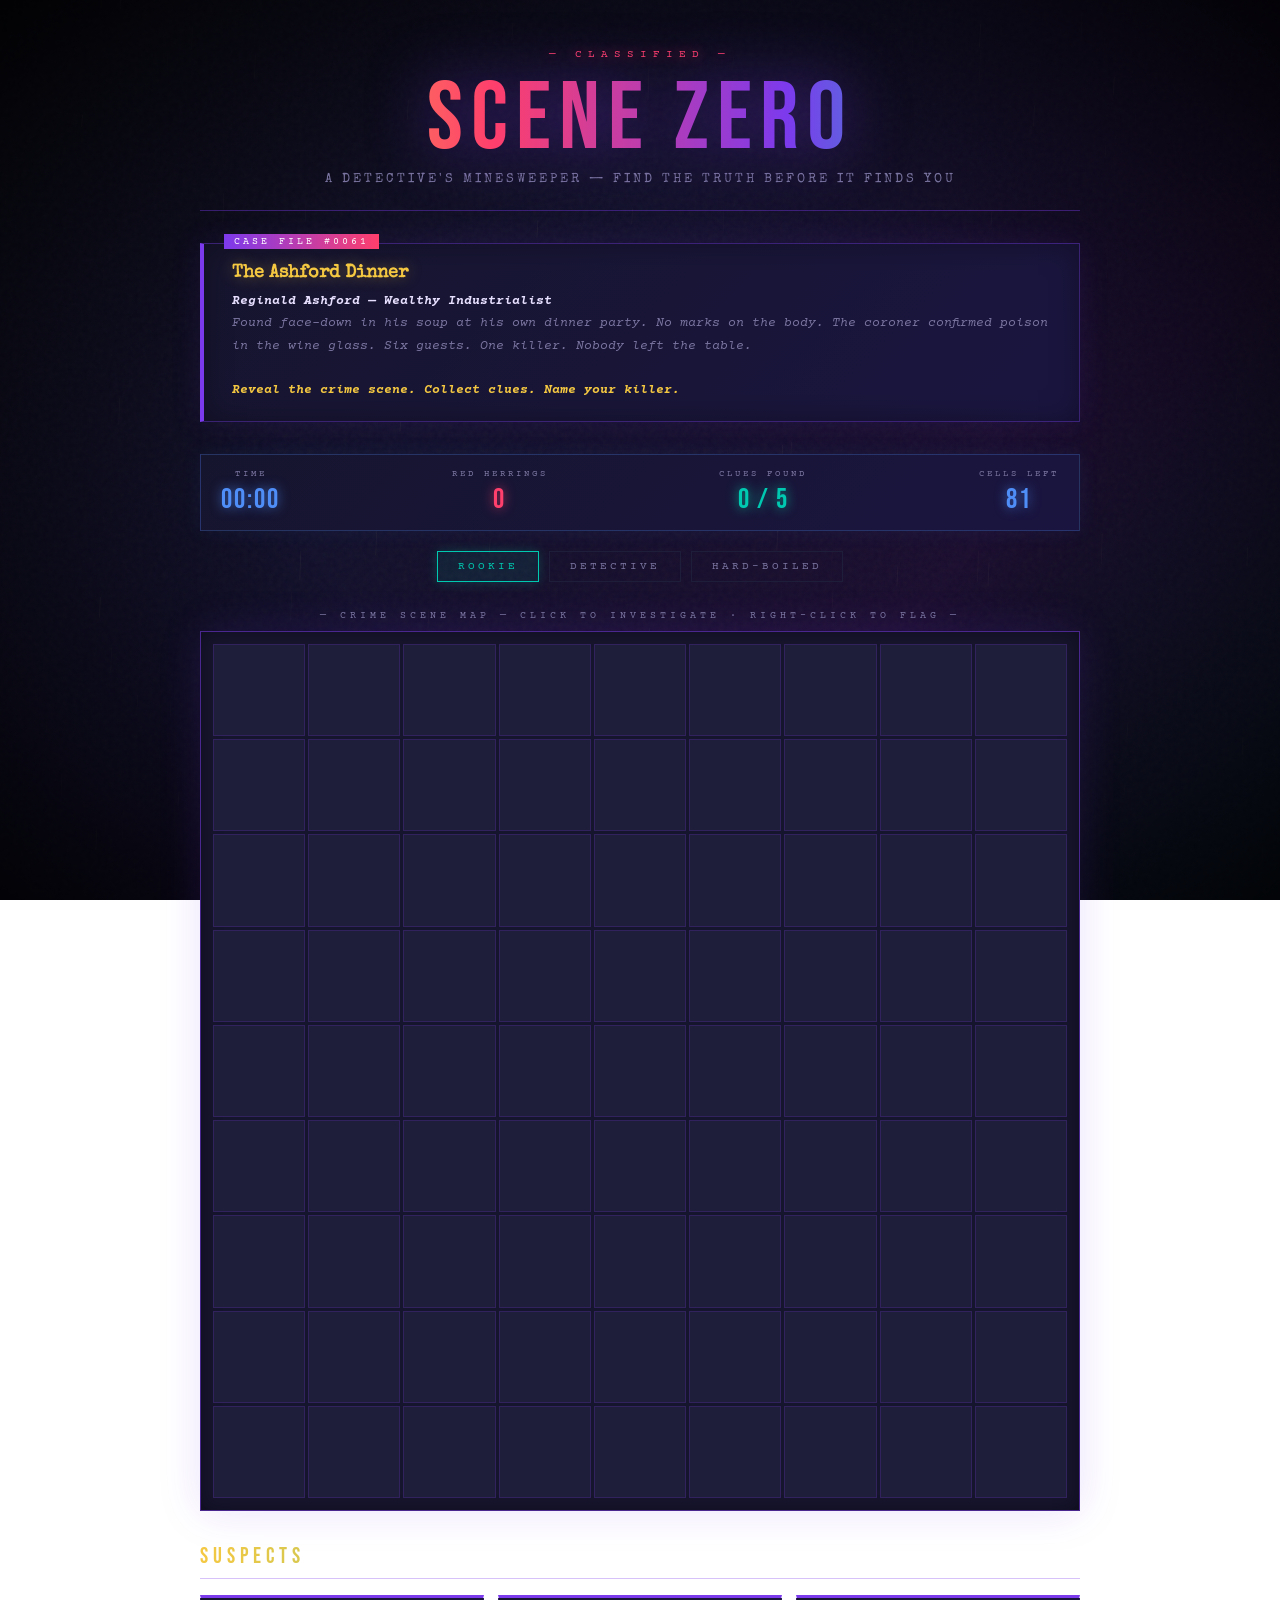
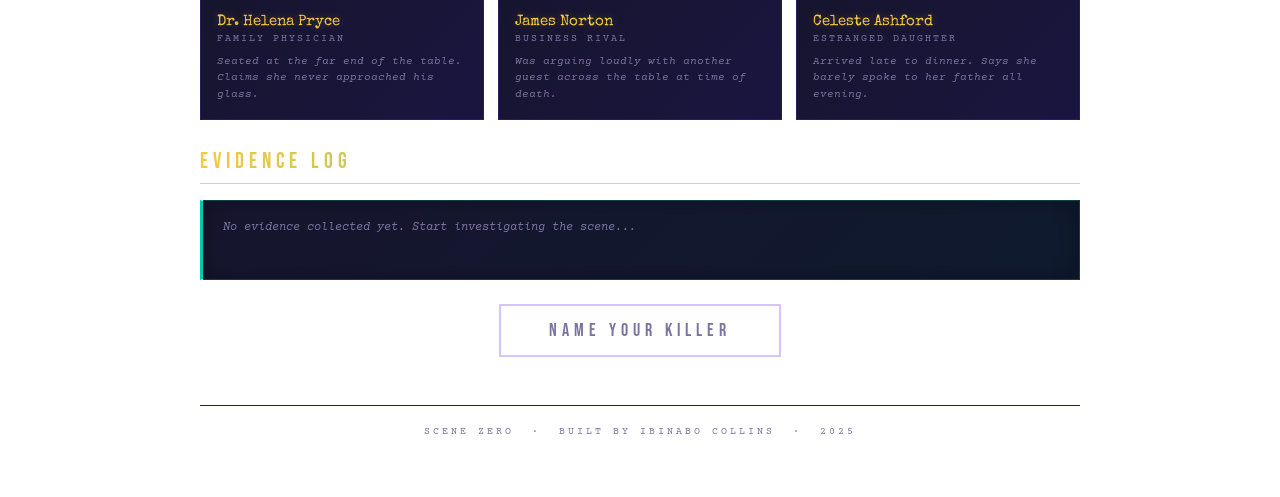
==== Scene-zero/index.html @ b1cd1fa5 "New mini game first trial" ====
<!DOCTYPE html>
<html lang="en">
<head>
  <meta charset="UTF-8" />
  <meta name="viewport" content="width=device-width, initial-scale=1.0"/>
  <title>Scene Zero — A Detective Game</title>
  <link rel="preconnect" href="https://fonts.googleapis.com"/>
  <link rel="preconnect" href="https://fonts.gstatic.com" crossorigin/>
  <link href="https://fonts.googleapis.com/css2?family=Special+Elite&family=Courier+Prime:ital,wght@0,400;0,700;1,400&family=Bebas+Neue&display=swap" rel="stylesheet"/>
  <link rel="stylesheet" href="style.css"/>
</head>
<body>

  <canvas id="rain-canvas"></canvas>

  <div class="wrapper">

    <!-- HEADER -->
    <header>
      <div class="game-title">SCENE ZERO</div>
      <div class="game-subtitle">A Detective's Minesweeper — Find the Truth Before It Finds You</div>
    </header>

    <!-- CASE FILE BANNER -->
    <div class="case-banner">
      <h2 id="case-title">Loading Case...</h2>
      <p id="case-description"></p>
    </div>

    <!-- STATS BAR -->
    <div class="stats-bar">
      <div class="stat">
        <span class="stat-label">Time</span>
        <span class="stat-value" id="timer">00:00</span>
      </div>
      <div class="stat">
        <span class="stat-label">Red Herrings</span>
        <span class="stat-value danger" id="herring-count">0</span>
      </div>
      <div class="stat">
        <span class="stat-label">Clues Found</span>
        <span class="stat-value safe" id="clue-count">0 / 5</span>
      </div>
      <div class="stat">
        <span class="stat-label">Cells Left</span>
        <span class="stat-value" id="cells-left">—</span>
      </div>
    </div>

    <!-- DIFFICULTY -->
    <div class="difficulty-row">
      <button class="diff-btn active" data-diff="rookie"     onclick="setDifficulty(this)">Rookie</button>
      <button class="diff-btn"        data-diff="detective"  onclick="setDifficulty(this)">Detective</button>
      <button class="diff-btn"        data-diff="hardboiled" onclick="setDifficulty(this)">Hard-Boiled</button>
    </div>

    <!-- GRID -->
    <div class="grid-wrapper">
      <div class="grid-label">— Crime Scene Map — Click to Investigate · Right-click to Flag —</div>
      <div id="game-grid"></div>
    </div>

    <!-- SUSPECTS -->
    <div class="suspects-panel">
      <div class="panel-title">Suspects</div>
      <div class="suspects-grid" id="suspects-grid"></div>
    </div>

    <!-- CLUE LOG -->
    <div class="clue-log">
      <div class="panel-title">Evidence Log</div>
      <div class="clue-log-inner" id="clue-log">
        <p id="clue-placeholder">No evidence collected yet. Start investigating the scene...</p>
      </div>
    </div>

    <!-- DEDUCTION -->
    <div class="deduction-row">
      <button class="deduce-btn" id="deduce-btn" disabled onclick="openDeduction()">
        Name Your Killer
      </button>
    </div>

    <footer>Scene Zero &nbsp;·&nbsp; Built by Ibinabo Collins &nbsp;·&nbsp; 2025</footer>
  </div>

  <!-- DEDUCTION MODAL -->
  <div class="modal-overlay" id="deduction-modal">
    <div class="modal">
      <h2>Make Your Case</h2>
      <p>You've walked the crime scene. The evidence is in your hands.<br/>
         One name. One chance. Who is the killer?</p>
      <div class="modal-options" id="modal-options"></div>
      <button class="modal-btn secondary" onclick="closeDeduction()">Not Yet — Back to the Scene</button>
    </div>
  </div>

  <!-- RESULT MODAL -->
  <div class="modal-overlay" id="result-modal">
    <div class="modal" id="result-content"></div>
  </div>

  <script src="game.js"></script>
</body>
</html>
---- Scene-zero/style.css ----
/* ════════════════════════════════════════════════
   SCENE ZERO — style.css
   Noir Detective Minesweeper
   Author: Ibinabo Collins
   ════════════════════════════════════════════════ */

/* ── VARIABLES ─────────────────────────────────── */
:root {
  --ink:       #0d0d1a;
  --paper:     #12112a;
  --amber:     #f5c842;
  --amber-dim: #7a5f10;
  --blood:     #ff3f6c;
  --fog:       #1e1d3a;
  --smoke:     #16152e;
  --text:      #e8e0ff;
  --text-dim:  #7a75a0;
  --clue:      #00e5b0;
  --herring:   #ff3f6c;
  --revealed:  #0f0e22;
  --purple:    #7c3aed;
  --teal:      #00c9b1;
  --pink:      #ff3f6c;
  --gold:      #f5c842;
  --blue:      #4f8ef7;
}

/* ── RESET ─────────────────────────────────────── */
*, *::before, *::after {
  box-sizing: border-box;
  margin: 0;
  padding: 0;
}

/* ── GRAIN OVERLAY ─────────────────────────────── */
body::after {
  content: '';
  position: fixed;
  inset: 0;
  background-image: url("data:image/svg+xml,%3Csvg viewBox='0 0 200 200' xmlns='http://www.w3.org/2000/svg'%3E%3Cfilter id='n'%3E%3CfeTurbulence type='fractalNoise' baseFrequency='0.9' numOctaves='4' stitchTiles='stitch'/%3E%3C/filter%3E%3Crect width='100%25' height='100%25' filter='url(%23n)' opacity='1'/%3E%3C/svg%3E");
  opacity: 0.04;
  pointer-events: none;
  z-index: 1;
}

/* ── VIGNETTE ──────────────────────────────────── */
body::before {
  content: '';
  position: fixed;
  inset: 0;
  background: radial-gradient(ellipse at center, transparent 40%, rgba(0,0,0,0.85) 100%);
  pointer-events: none;
  z-index: 2;
}

body {
  background: linear-gradient(135deg, #0d0d1a 0%, #12102b 40%, #1a0d2e 70%, #0d1a2e 100%);
  background-attachment: fixed;
  color: var(--text);
  font-family: 'Courier Prime', monospace;
  min-height: 100vh;
  display: flex;
  flex-direction: column;
  align-items: center;
  position: relative;
  overflow-x: hidden;
}

/* ── RAIN CANVAS ───────────────────────────────── */
#rain-canvas {
  position: fixed;
  top: 0; left: 0;
  width: 100%; height: 100%;
  pointer-events: none;
  z-index: 0;
  opacity: 0.18;
}

/* ── WRAPPER ───────────────────────────────────── */
.wrapper {
  position: relative;
  z-index: 3;
  width: 100%;
  max-width: 920px;
  padding: 0 20px 60px;
  display: flex;
  flex-direction: column;
  align-items: center;
}

/* ── HEADER ────────────────────────────────────── */
header {
  width: 100%;
  text-align: center;
  padding: 48px 0 24px;
  border-bottom: 1px solid rgba(124,58,237,0.4);
  margin-bottom: 32px;
}

header::before {
  content: '— CLASSIFIED —';
  display: block;
  font-family: 'Courier Prime', monospace;
  font-size: 11px;
  letter-spacing: 6px;
  color: var(--pink);
  margin-bottom: 16px;
  animation: flicker 4s infinite;
  text-shadow: 0 0 12px rgba(255,63,108,0.8);
}

.game-title {
  font-family: 'Bebas Neue', sans-serif;
  font-size: clamp(56px, 10vw, 96px);
  letter-spacing: 8px;
  background: linear-gradient(90deg, #f5c842, #ff3f6c, #7c3aed, #00e5b0);
  -webkit-background-clip: text;
  -webkit-text-fill-color: transparent;
  background-clip: text;
  line-height: 0.9;
  filter: drop-shadow(0 0 30px rgba(124,58,237,0.5));
}

.game-subtitle {
  font-family: 'Special Elite', cursive;
  font-size: 13px;
  letter-spacing: 3px;
  color: var(--text-dim);
  margin-top: 10px;
  text-transform: uppercase;
}

/* ── CASE FILE BANNER ──────────────────────────── */
.case-banner {
  width: 100%;
  background: linear-gradient(135deg, var(--smoke) 0%, #1a1540 100%);
  border: 1px solid rgba(124,58,237,0.35);
  border-left: 4px solid var(--purple);
  padding: 20px 28px;
  margin-bottom: 32px;
  position: relative;
  animation: fadeSlideIn 1s ease both;
  animation-delay: 0.3s;
  box-shadow: 0 0 30px rgba(124,58,237,0.1), inset 0 0 30px rgba(0,0,0,0.3);
}

.case-banner::before {
  content: attr(data-case-number);
  position: absolute;
  top: -10px; left: 20px;
  background: linear-gradient(90deg, var(--purple), var(--pink));
  color: #fff;
  font-size: 10px;
  letter-spacing: 3px;
  padding: 2px 10px;
  font-family: 'Courier Prime', monospace;
}

.case-banner h2 {
  font-family: 'Special Elite', cursive;
  font-size: 18px;
  color: var(--gold);
  margin-bottom: 8px;
  text-shadow: 0 0 15px rgba(245,200,66,0.4);
}

.case-banner p {
  font-size: 13px;
  color: var(--text-dim);
  line-height: 1.7;
  font-style: italic;
}

/* ── STATS BAR ─────────────────────────────────── */
.stats-bar {
  width: 100%;
  display: flex;
  justify-content: space-between;
  align-items: center;
  margin-bottom: 20px;
  padding: 14px 20px;
  background: linear-gradient(135deg, var(--smoke), #1a1540);
  border: 1px solid rgba(79,142,247,0.25);
  box-shadow: 0 0 20px rgba(79,142,247,0.08);
  animation: fadeSlideIn 1s ease both;
  animation-delay: 0.5s;
}

.stat {
  display: flex;
  flex-direction: column;
  align-items: center;
  gap: 4px;
}

.stat-label {
  font-size: 9px;
  letter-spacing: 3px;
  color: var(--text-dim);
  text-transform: uppercase;
}

.stat-value {
  font-family: 'Bebas Neue', sans-serif;
  font-size: 28px;
  color: var(--blue);
  letter-spacing: 2px;
  text-shadow: 0 0 12px rgba(79,142,247,0.7);
}

.stat-value.danger { color: var(--pink); text-shadow: 0 0 12px rgba(255,63,108,0.7); }
.stat-value.safe   { color: var(--teal); text-shadow: 0 0 12px rgba(0,229,176,0.7); }

/* ── DIFFICULTY ────────────────────────────────── */
.difficulty-row {
  display: flex;
  gap: 10px;
  margin-bottom: 28px;
  animation: fadeSlideIn 1s ease both;
  animation-delay: 0.6s;
}

.diff-btn {
  font-family: 'Courier Prime', monospace;
  font-size: 11px;
  letter-spacing: 3px;
  text-transform: uppercase;
  padding: 8px 20px;
  border: 1px solid var(--fog);
  background: transparent;
  color: var(--text-dim);
  cursor: pointer;
  transition: all 0.2s;
}

.diff-btn:hover,
.diff-btn.active {
  border-color: var(--teal);
  color: var(--teal);
  background: rgba(0,229,176,0.08);
  box-shadow: 0 0 12px rgba(0,229,176,0.2);
}

/* ── GRID ──────────────────────────────────────── */
.grid-wrapper {
  position: relative;
  width: 100%;
  animation: fadeSlideIn 1s ease both;
  animation-delay: 0.8s;
}

.grid-label {
  font-size: 10px;
  letter-spacing: 4px;
  color: var(--text-dim);
  text-transform: uppercase;
  margin-bottom: 10px;
  text-align: center;
}

#game-grid {
  display: grid;
  gap: 3px;
  width: 100%;
  background: var(--smoke);
  border: 1px solid rgba(124,58,237,0.5);
  padding: 12px;
  box-shadow: 0 0 40px rgba(124,58,237,0.15), inset 0 0 20px rgba(0,0,0,0.4);
}

.cell {
  aspect-ratio: 1;
  background: var(--fog);
  border: 1px solid rgba(124,58,237,0.2);
  cursor: pointer;
  display: flex;
  align-items: center;
  justify-content: center;
  font-family: 'Courier Prime', monospace;
  font-size: 13px;
  font-weight: 700;
  color: var(--text-dim);
  transition: background 0.15s, border-color 0.15s, transform 0.1s, box-shadow 0.15s;
  user-select: none;
}

.cell:hover {
  background: rgba(124,58,237,0.2);
  border-color: var(--purple);
  transform: scale(1.05);
  z-index: 1;
  box-shadow: 0 0 10px rgba(124,58,237,0.4);
}

.cell.revealed {
  background: var(--revealed);
  border-color: rgba(255,255,255,0.05);
  cursor: default;
  transform: none !important;
}

.cell.flagged {
  background: rgba(255,63,108,0.15);
  border-color: var(--pink);
  color: var(--pink);
  box-shadow: 0 0 8px rgba(255,63,108,0.3);
}

.cell.clue {
  background: rgba(0,229,176,0.12);
  border-color: var(--teal);
  color: var(--teal);
  box-shadow: 0 0 12px rgba(0,229,176,0.3);
}

.cell.red-herring {
  background: rgba(255,63,108,0.12);
  border-color: var(--pink);
  color: var(--pink);
  box-shadow: 0 0 12px rgba(255,63,108,0.3);
}

/* Number colours */
.n1 { color: #4f8ef7; text-shadow: 0 0 8px rgba(79,142,247,0.8); }
.n2 { color: #00e5b0; text-shadow: 0 0 8px rgba(0,229,176,0.8); }
.n3 { color: #ff3f6c; text-shadow: 0 0 8px rgba(255,63,108,0.8); }
.n4 { color: #c084fc; text-shadow: 0 0 8px rgba(192,132,252,0.8); }
.n5 { color: #f5c842; text-shadow: 0 0 8px rgba(245,200,66,0.8); }

/* Cell reveal animation */
.cell.reveal-anim {
  animation: cellReveal 0.2s ease;
}

/* ── SUSPECTS PANEL ────────────────────────────── */
.suspects-panel {
  width: 100%;
  margin-top: 32px;
  animation: fadeSlideIn 1s ease both;
  animation-delay: 1s;
}

.panel-title {
  font-family: 'Bebas Neue', sans-serif;
  font-size: 22px;
  letter-spacing: 5px;
  background: linear-gradient(90deg, var(--gold), var(--teal));
  -webkit-background-clip: text;
  -webkit-text-fill-color: transparent;
  background-clip: text;
  border-bottom: 1px solid rgba(124,58,237,0.3);
  padding-bottom: 8px;
  margin-bottom: 16px;
}

.suspects-grid {
  display: grid;
  grid-template-columns: repeat(3, 1fr);
  gap: 14px;
}

.suspect-card {
  background: linear-gradient(135deg, var(--smoke) 0%, #1a1540 100%);
  border: 1px solid rgba(124,58,237,0.2);
  border-top: 3px solid var(--purple);
  padding: 16px;
  transition: border-color 0.2s, transform 0.2s, box-shadow 0.2s;
}

.suspect-card:hover {
  border-top-color: var(--teal);
  transform: translateY(-3px);
  box-shadow: 0 8px 25px rgba(124,58,237,0.25);
}

.suspect-name {
  font-family: 'Special Elite', cursive;
  font-size: 15px;
  color: var(--gold);
  margin-bottom: 4px;
  text-shadow: 0 0 10px rgba(245,200,66,0.3);
}

.suspect-role {
  font-size: 10px;
  letter-spacing: 2px;
  color: var(--text-dim);
  text-transform: uppercase;
  margin-bottom: 10px;
}

.suspect-status {
  font-size: 11px;
  color: var(--text-dim);
  font-style: italic;
  line-height: 1.5;
}

/* ── CLUE LOG ──────────────────────────────────── */
.clue-log {
  width: 100%;
  margin-top: 28px;
  animation: fadeSlideIn 1s ease both;
  animation-delay: 1.1s;
}

.clue-log-inner {
  background: linear-gradient(135deg, var(--smoke), #0f1a2e);
  border: 1px solid rgba(0,229,176,0.2);
  border-left: 3px solid var(--teal);
  padding: 16px 20px;
  min-height: 80px;
  box-shadow: inset 0 0 20px rgba(0,0,0,0.3);
}

.clue-log-inner p {
  font-size: 12px;
  color: var(--text-dim);
  font-style: italic;
  line-height: 1.8;
}

.clue-entry {
  color: var(--text);
  margin-bottom: 6px;
  animation: typeIn 0.4s ease;
}

.clue-entry::before { content: '▸ '; color: var(--teal); }

.clue-entry.herring { color: var(--pink); }
.clue-entry.herring::before { color: var(--pink); }

/* ── DEDUCTION BUTTON ──────────────────────────── */
.deduction-row {
  width: 100%;
  margin-top: 24px;
  display: flex;
  justify-content: center;
  animation: fadeSlideIn 1s ease both;
  animation-delay: 1.2s;
}

.deduce-btn {
  font-family: 'Bebas Neue', sans-serif;
  font-size: 18px;
  letter-spacing: 5px;
  padding: 14px 48px;
  background: transparent;
  border: 2px solid rgba(124,58,237,0.3);
  color: var(--text-dim);
  cursor: not-allowed;
  transition: all 0.3s;
}

.deduce-btn.ready {
  border-color: var(--pink);
  color: var(--pink);
  cursor: pointer;
  box-shadow: 0 0 25px rgba(255,63,108,0.25), inset 0 0 15px rgba(255,63,108,0.05);
  text-shadow: 0 0 15px rgba(255,63,108,0.6);
}

.deduce-btn.ready:hover {
  background: rgba(255,63,108,0.12);
  box-shadow: 0 0 40px rgba(255,63,108,0.4);
}

/* ── MODAL ─────────────────────────────────────── */
.modal-overlay {
  display: none;
  position: fixed;
  inset: 0;
  background: rgba(0,0,0,0.88);
  z-index: 100;
  align-items: center;
  justify-content: center;
}

.modal-overlay.open { display: flex; }

.modal {
  background: linear-gradient(135deg, var(--smoke) 0%, #1a1040 100%);
  border: 1px solid rgba(124,58,237,0.4);
  border-top: 4px solid var(--purple);
  padding: 40px;
  max-width: 500px;
  width: 90%;
  text-align: center;
  animation: fadeSlideIn 0.4s ease;
  box-shadow: 0 0 60px rgba(124,58,237,0.3);
}

.modal h2 {
  font-family: 'Bebas Neue', sans-serif;
  font-size: 36px;
  letter-spacing: 6px;
  background: linear-gradient(90deg, var(--gold), var(--pink));
  -webkit-background-clip: text;
  -webkit-text-fill-color: transparent;
  background-clip: text;
  margin-bottom: 16px;
}

.modal p {
  font-size: 13px;
  color: var(--text-dim);
  line-height: 1.8;
  font-style: italic;
  margin-bottom: 24px;
}

.modal-options {
  display: flex;
  flex-direction: column;
  gap: 10px;
  margin-bottom: 16px;
}

.modal-option {
  background: var(--fog);
  border: 1px solid rgba(124,58,237,0.2);
  padding: 12px 16px;
  font-family: 'Special Elite', cursive;
  font-size: 14px;
  color: var(--text);
  cursor: pointer;
  text-align: left;
  transition: all 0.2s;
}

.modal-option:hover {
  border-color: var(--teal);
  background: rgba(0,229,176,0.08);
  color: var(--teal);
}

.modal-btn {
  font-family: 'Bebas Neue', sans-serif;
  font-size: 16px;
  letter-spacing: 4px;
  padding: 12px 36px;
  background: linear-gradient(90deg, var(--purple), var(--pink));
  border: none;
  color: #fff;
  cursor: pointer;
  transition: opacity 0.2s;
  margin-top: 8px;
}

.modal-btn:hover { opacity: 0.85; }

.modal-btn.secondary {
  background: transparent;
  border: 1px solid rgba(124,58,237,0.3);
  color: var(--text-dim);
}

.modal-btn.secondary:hover {
  border-color: var(--text-dim);
  background: transparent;
  opacity: 1;
}

.modal-btn.success {
  background: linear-gradient(90deg, var(--teal), var(--blue));
}

.modal-btn.success:hover { background: #3a6647; }

/* ── FOOTER ────────────────────────────────────── */
footer {
  width: 100%;
  text-align: center;
  margin-top: 48px;
  padding-top: 20px;
  border-top: 1px solid var(--fog);
  font-size: 10px;
  letter-spacing: 3px;
  color: var(--text-dim);
  text-transform: uppercase;
}

/* ── ANIMATIONS ────────────────────────────────── */
@keyframes fadeSlideIn {
  from { opacity: 0; transform: translateY(16px); }
  to   { opacity: 1; transform: translateY(0); }
}

@keyframes flicker {
  0%, 95%, 100% { opacity: 1; }
  96%            { opacity: 0.3; }
  97%            { opacity: 1; }
  98%            { opacity: 0.2; }
}

@keyframes typeIn {
  from { opacity: 0; transform: translateX(-8px); }
  to   { opacity: 1; transform: translateX(0); }
}

@keyframes cellReveal {
  0%   { transform: scale(0.85); opacity: 0; }
  100% { transform: scale(1);    opacity: 1; }
}

/* ── RESPONSIVE ────────────────────────────────── */
@media (max-width: 600px) {
  .suspects-grid { grid-template-columns: 1fr; }
  .stats-bar { flex-wrap: wrap; gap: 12px; justify-content: center; }
  .difficulty-row { flex-wrap: wrap; }
}
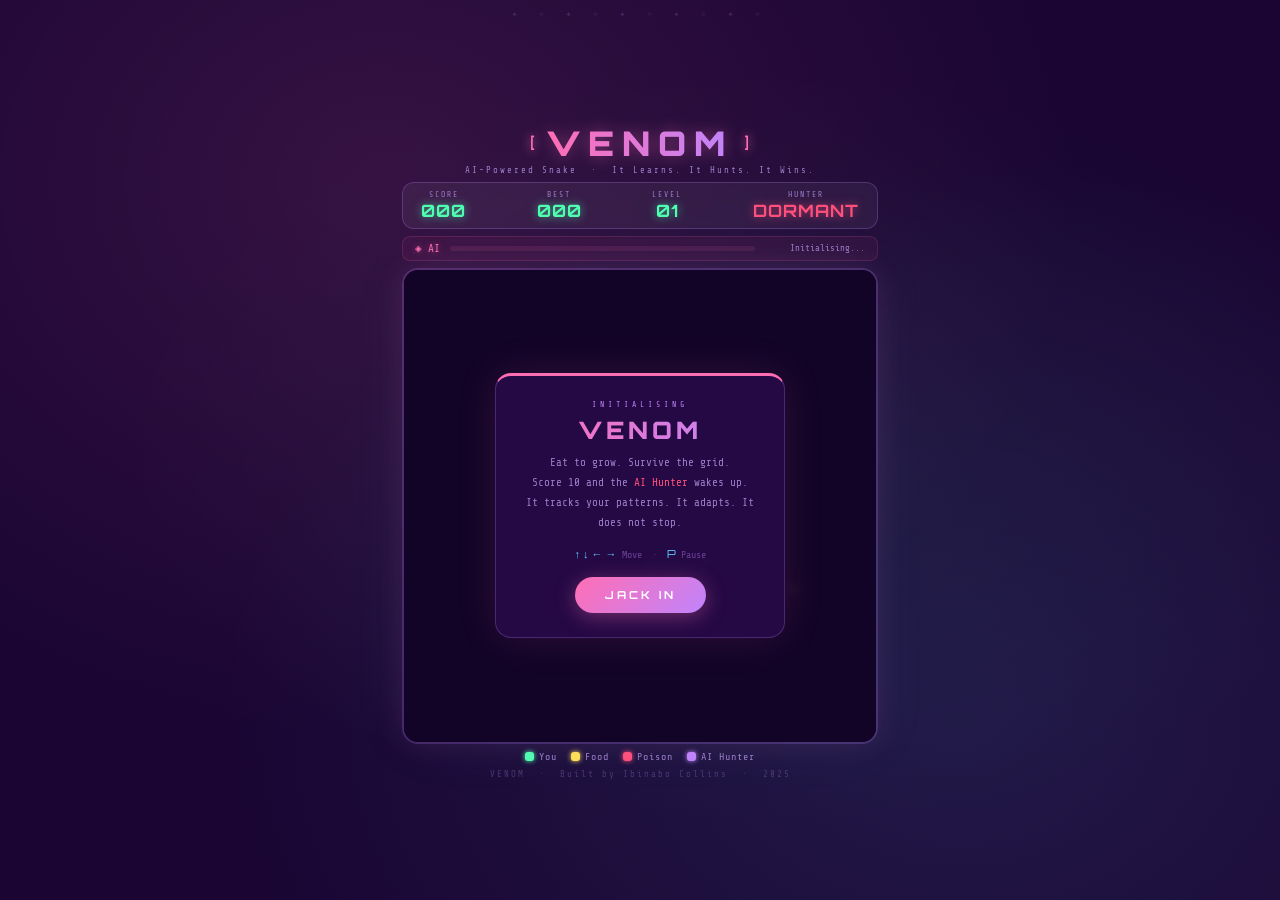
==== commit 3440b5e9: "new commit" ====
--- a/Scene-zero/index.html
+++ b/Scene-zero/index.html
@@ -1,103 +1,125 @@
 <!DOCTYPE html>
 <html lang="en">
 <head>
-  <meta charset="UTF-8" />
+  <meta charset="UTF-8"/>
   <meta name="viewport" content="width=device-width, initial-scale=1.0"/>
-  <title>Scene Zero — A Detective Game</title>
+  <title>VENOM — AI Snake</title>
   <link rel="preconnect" href="https://fonts.googleapis.com"/>
   <link rel="preconnect" href="https://fonts.gstatic.com" crossorigin/>
-  <link href="https://fonts.googleapis.com/css2?family=Special+Elite&family=Courier+Prime:ital,wght@0,400;0,700;1,400&family=Bebas+Neue&display=swap" rel="stylesheet"/>
+  <link href="https://fonts.googleapis.com/css2?family=Orbitron:wght@400;700;900&family=Share+Tech+Mono&display=swap" rel="stylesheet"/>
   <link rel="stylesheet" href="style.css"/>
 </head>
 <body>
 
-  <canvas id="rain-canvas"></canvas>
+  <!-- Scanline overlay -->
+  <div class="scanlines"></div>
 
   <div class="wrapper">
 
     <!-- HEADER -->
     <header>
-      <div class="game-title">SCENE ZERO</div>
-      <div class="game-subtitle">A Detective's Minesweeper — Find the Truth Before It Finds You</div>
+      <div class="title-row">
+        <span class="title-bracket">[</span>
+        <h1 class="game-title">VENOM</h1>
+        <span class="title-bracket">]</span>
+      </div>
+      <p class="game-subtitle">AI-Powered Snake &nbsp;·&nbsp; It Learns. It Hunts. It Wins.</p>
     </header>
 
-    <!-- CASE FILE BANNER -->
-    <div class="case-banner">
-      <h2 id="case-title">Loading Case...</h2>
-      <p id="case-description"></p>
-    </div>
-
-    <!-- STATS BAR -->
+    <!-- STATS -->
     <div class="stats-bar">
       <div class="stat">
-        <span class="stat-label">Time</span>
-        <span class="stat-value" id="timer">00:00</span>
+        <div class="stat-label">SCORE</div>
+        <div class="stat-value" id="score">000</div>
       </div>
       <div class="stat">
-        <span class="stat-label">Red Herrings</span>
-        <span class="stat-value danger" id="herring-count">0</span>
+        <div class="stat-label">BEST</div>
+        <div class="stat-value" id="best">000</div>
       </div>
       <div class="stat">
-        <span class="stat-label">Clues Found</span>
-        <span class="stat-value safe" id="clue-count">0 / 5</span>
+        <div class="stat-label">LEVEL</div>
+        <div class="stat-value" id="level">01</div>
       </div>
       <div class="stat">
-        <span class="stat-label">Cells Left</span>
-        <span class="stat-value" id="cells-left">—</span>
+        <div class="stat-label">HUNTER</div>
+        <div class="stat-value danger" id="hunter-status">DORMANT</div>
       </div>
     </div>
 
-    <!-- DIFFICULTY -->
-    <div class="difficulty-row">
-      <button class="diff-btn active" data-diff="rookie"     onclick="setDifficulty(this)">Rookie</button>
-      <button class="diff-btn"        data-diff="detective"  onclick="setDifficulty(this)">Detective</button>
-      <button class="diff-btn"        data-diff="hardboiled" onclick="setDifficulty(this)">Hard-Boiled</button>
+    <!-- AI STATUS BAR -->
+    <div class="ai-bar" id="ai-bar">
+      <span class="ai-label">◈ AI</span>
+      <div class="ai-threat-track">
+        <div class="ai-threat-fill" id="ai-threat-fill"></div>
+      </div>
+      <span class="ai-threat-text" id="ai-threat-text">Scanning...</span>
     </div>
 
-    <!-- GRID -->
-    <div class="grid-wrapper">
-      <div class="grid-label">— Crime Scene Map — Click to Investigate · Right-click to Flag —</div>
-      <div id="game-grid"></div>
-    </div>
+    <!-- CANVAS -->
+    <div class="canvas-wrapper">
+      <canvas id="game-canvas"></canvas>
 
-    <!-- SUSPECTS -->
-    <div class="suspects-panel">
-      <div class="panel-title">Suspects</div>
-      <div class="suspects-grid" id="suspects-grid"></div>
-    </div>
+      <!-- OVERLAY SCREENS -->
+      <div class="overlay" id="start-screen">
+        <div class="overlay-box">
+          <div class="overlay-tag">INITIALISING</div>
+          <h2>VENOM</h2>
+          <p>Eat to grow. Survive the grid.<br/>
+          Score 10 and the <span class="highlight-red">AI Hunter</span> wakes up.<br/>
+          It tracks your patterns. It adapts. It does not stop.</p>
+          <div class="controls-hint">
+            <span>↑ ↓ ← →</span> Move &nbsp;·&nbsp; <span>P</span> Pause
+          </div>
+          <button class="btn-primary" id="start-btn">JACK IN</button>
+        </div>
+      </div>
 
-    <!-- CLUE LOG -->
-    <div class="clue-log">
-      <div class="panel-title">Evidence Log</div>
-      <div class="clue-log-inner" id="clue-log">
-        <p id="clue-placeholder">No evidence collected yet. Start investigating the scene...</p>
+      <div class="overlay" id="pause-screen" style="display:none">
+        <div class="overlay-box">
+          <div class="overlay-tag">PAUSED</div>
+          <h2>SYSTEM HALT</h2>
+          <p>The grid is frozen.<br/>The hunter is waiting.</p>
+          <button class="btn-primary" id="resume-btn">RESUME</button>
+        </div>
+      </div>
+
+      <div class="overlay" id="gameover-screen" style="display:none">
+        <div class="overlay-box">
+          <div class="overlay-tag" id="gameover-tag">TERMINATED</div>
+          <h2 id="gameover-title">FLATLINED</h2>
+          <p id="gameover-msg"></p>
+          <div class="final-score-row">
+            <div class="final-stat">
+              <div class="stat-label">FINAL SCORE</div>
+              <div class="stat-value" id="final-score">000</div>
+            </div>
+            <div class="final-stat">
+              <div class="stat-label">BEST</div>
+              <div class="stat-value" id="final-best">000</div>
+            </div>
+          </div>
+          <button class="btn-primary" id="restart-btn">REBOOT</button>
+        </div>
       </div>
     </div>
 
-    <!-- DEDUCTION -->
-    <div class="deduction-row">
-      <button class="deduce-btn" id="deduce-btn" disabled onclick="openDeduction()">
-        Name Your Killer
-      </button>
+    <!-- LEGEND -->
+    <div class="legend">
+      <div class="legend-item">
+        <span class="legend-dot player"></span> You
+      </div>
+      <div class="legend-item">
+        <span class="legend-dot food"></span> Food
+      </div>
+      <div class="legend-item">
+        <span class="legend-dot poison"></span> Poison
+      </div>
+      <div class="legend-item">
+        <span class="legend-dot hunter"></span> AI Hunter
+      </div>
     </div>
 
-    <footer>Scene Zero &nbsp;·&nbsp; Built by Ibinabo Collins &nbsp;·&nbsp; 2025</footer>
-  </div>
-
-  <!-- DEDUCTION MODAL -->
-  <div class="modal-overlay" id="deduction-modal">
-    <div class="modal">
-      <h2>Make Your Case</h2>
-      <p>You've walked the crime scene. The evidence is in your hands.<br/>
-         One name. One chance. Who is the killer?</p>
-      <div class="modal-options" id="modal-options"></div>
-      <button class="modal-btn secondary" onclick="closeDeduction()">Not Yet — Back to the Scene</button>
-    </div>
-  </div>
-
-  <!-- RESULT MODAL -->
-  <div class="modal-overlay" id="result-modal">
-    <div class="modal" id="result-content"></div>
+    <footer>VENOM &nbsp;·&nbsp; Built by Ibinabo Collins &nbsp;·&nbsp; 2025</footer>
   </div>
 
   <script src="game.js"></script>
--- a/Scene-zero/style.css
+++ b/Scene-zero/style.css
@@ -1,612 +1,243 @@
 /* ════════════════════════════════════════════════
-   SCENE ZERO — style.css
-   Noir Detective Minesweeper
+   VENOM — style.css
+   Playful AI Snake · One Screen Layout
    Author: Ibinabo Collins
    ════════════════════════════════════════════════ */
 
-/* ── VARIABLES ─────────────────────────────────── */
 :root {
-  --ink:       #0d0d1a;
-  --paper:     #12112a;
-  --amber:     #f5c842;
-  --amber-dim: #7a5f10;
-  --blood:     #ff3f6c;
-  --fog:       #1e1d3a;
-  --smoke:     #16152e;
-  --text:      #e8e0ff;
-  --text-dim:  #7a75a0;
-  --clue:      #00e5b0;
-  --herring:   #ff3f6c;
-  --revealed:  #0f0e22;
-  --purple:    #7c3aed;
-  --teal:      #00c9b1;
-  --pink:      #ff3f6c;
-  --gold:      #f5c842;
-  --blue:      #4f8ef7;
-}
-
-/* ── RESET ─────────────────────────────────────── */
-*, *::before, *::after {
-  box-sizing: border-box;
-  margin: 0;
-  padding: 0;
-}
-
-/* ── GRAIN OVERLAY ─────────────────────────────── */
-body::after {
-  content: '';
+  --bg:       #1a0533;
+  --panel:    rgba(255,255,255,0.05);
+  --pink:     #ff6eb4;
+  --purple:   #c084fc;
+  --mint:     #4fffb0;
+  --yellow:   #ffe156;
+  --red:      #ff4f7b;
+  --blue:     #60c8ff;
+  --text:     #f0e6ff;
+  --text-dim: #9b7ec8;
+  --border:   rgba(192,132,252,0.25);
+}
+
+*, *::before, *::after { box-sizing: border-box; margin: 0; padding: 0; }
+
+body {
+  background: var(--bg);
+  background-image:
+    radial-gradient(ellipse at 30% 20%, rgba(255,110,180,0.12) 0%, transparent 55%),
+    radial-gradient(ellipse at 75% 80%, rgba(96,200,255,0.10) 0%, transparent 55%),
+    radial-gradient(ellipse at 60% 50%, rgba(79,255,176,0.05) 0%, transparent 60%);
+  color: var(--text);
+  font-family: 'Share Tech Mono', monospace;
+  height: 100vh;
+  display: flex;
+  flex-direction: column;
+  align-items: center;
+  justify-content: center;
+  overflow: hidden;
+}
+
+body::before {
+  content: '✦ ✧ ✦ ✧ ✦ ✧ ✦ ✧ ✦ ✧';
   position: fixed;
-  inset: 0;
-  background-image: url("data:image/svg+xml,%3Csvg viewBox='0 0 200 200' xmlns='http://www.w3.org/2000/svg'%3E%3Cfilter id='n'%3E%3CfeTurbulence type='fractalNoise' baseFrequency='0.9' numOctaves='4' stitchTiles='stitch'/%3E%3C/filter%3E%3Crect width='100%25' height='100%25' filter='url(%23n)' opacity='1'/%3E%3C/svg%3E");
-  opacity: 0.04;
+  top: 8px;
+  width: 100%;
+  text-align: center;
+  font-size: 10px;
+  letter-spacing: 8px;
+  color: rgba(192,132,252,0.2);
   pointer-events: none;
-  z-index: 1;
-}
-
-/* ── VIGNETTE ──────────────────────────────────── */
-body::before {
-  content: '';
-  position: fixed;
-  inset: 0;
-  background: radial-gradient(ellipse at center, transparent 40%, rgba(0,0,0,0.85) 100%);
-  pointer-events: none;
-  z-index: 2;
-}
-
-body {
-  background: linear-gradient(135deg, #0d0d1a 0%, #12102b 40%, #1a0d2e 70%, #0d1a2e 100%);
-  background-attachment: fixed;
-  color: var(--text);
-  font-family: 'Courier Prime', monospace;
-  min-height: 100vh;
+}
+
+.wrapper {
+  width: 100%;
+  max-width: 500px;
+  padding: 0 12px;
   display: flex;
   flex-direction: column;
   align-items: center;
-  position: relative;
-  overflow-x: hidden;
-}
-
-/* ── RAIN CANVAS ───────────────────────────────── */
-#rain-canvas {
-  position: fixed;
-  top: 0; left: 0;
-  width: 100%; height: 100%;
-  pointer-events: none;
-  z-index: 0;
-  opacity: 0.18;
-}
-
-/* ── WRAPPER ───────────────────────────────────── */
-.wrapper {
-  position: relative;
-  z-index: 3;
-  width: 100%;
-  max-width: 920px;
-  padding: 0 20px 60px;
-  display: flex;
-  flex-direction: column;
-  align-items: center;
-}
-
-/* ── HEADER ────────────────────────────────────── */
+  gap: 7px;
+}
+
 header {
   width: 100%;
   text-align: center;
-  padding: 48px 0 24px;
-  border-bottom: 1px solid rgba(124,58,237,0.4);
-  margin-bottom: 32px;
-}
-
-header::before {
-  content: '— CLASSIFIED —';
-  display: block;
-  font-family: 'Courier Prime', monospace;
-  font-size: 11px;
-  letter-spacing: 6px;
+}
+
+.title-row {
+  display: flex;
+  align-items: center;
+  justify-content: center;
+  gap: 10px;
+}
+
+.title-bracket {
+  font-family: 'Orbitron', sans-serif;
+  font-size: 20px;
   color: var(--pink);
-  margin-bottom: 16px;
-  animation: flicker 4s infinite;
-  text-shadow: 0 0 12px rgba(255,63,108,0.8);
-}
+  text-shadow: 0 0 10px var(--pink);
+  animation: blink 2s ease-in-out infinite alternate;
+}
+
+@keyframes blink { from { opacity: 0.3; } to { opacity: 1; } }
 
 .game-title {
-  font-family: 'Bebas Neue', sans-serif;
-  font-size: clamp(56px, 10vw, 96px);
+  font-family: 'Orbitron', sans-serif;
+  font-size: clamp(24px, 6vw, 34px);
+  font-weight: 900;
   letter-spacing: 8px;
-  background: linear-gradient(90deg, #f5c842, #ff3f6c, #7c3aed, #00e5b0);
+  background: linear-gradient(90deg, var(--pink), var(--purple), var(--mint), var(--pink));
+  background-size: 300%;
   -webkit-background-clip: text;
   -webkit-text-fill-color: transparent;
   background-clip: text;
-  line-height: 0.9;
-  filter: drop-shadow(0 0 30px rgba(124,58,237,0.5));
-}
+  animation: shimmer 4s linear infinite;
+  filter: drop-shadow(0 0 8px rgba(255,110,180,0.4));
+}
+
+@keyframes shimmer { from { background-position: 0%; } to { background-position: 300%; } }
 
 .game-subtitle {
-  font-family: 'Special Elite', cursive;
-  font-size: 13px;
-  letter-spacing: 3px;
-  color: var(--text-dim);
-  margin-top: 10px;
-  text-transform: uppercase;
-}
-
-/* ── CASE FILE BANNER ──────────────────────────── */
-.case-banner {
-  width: 100%;
-  background: linear-gradient(135deg, var(--smoke) 0%, #1a1540 100%);
-  border: 1px solid rgba(124,58,237,0.35);
-  border-left: 4px solid var(--purple);
-  padding: 20px 28px;
-  margin-bottom: 32px;
-  position: relative;
-  animation: fadeSlideIn 1s ease both;
-  animation-delay: 0.3s;
-  box-shadow: 0 0 30px rgba(124,58,237,0.1), inset 0 0 30px rgba(0,0,0,0.3);
-}
-
-.case-banner::before {
-  content: attr(data-case-number);
-  position: absolute;
-  top: -10px; left: 20px;
-  background: linear-gradient(90deg, var(--purple), var(--pink));
-  color: #fff;
-  font-size: 10px;
-  letter-spacing: 3px;
-  padding: 2px 10px;
-  font-family: 'Courier Prime', monospace;
-}
-
-.case-banner h2 {
-  font-family: 'Special Elite', cursive;
-  font-size: 18px;
-  color: var(--gold);
-  margin-bottom: 8px;
-  text-shadow: 0 0 15px rgba(245,200,66,0.4);
-}
-
-.case-banner p {
-  font-size: 13px;
-  color: var(--text-dim);
-  line-height: 1.7;
-  font-style: italic;
-}
-
-/* ── STATS BAR ─────────────────────────────────── */
-.stats-bar {
-  width: 100%;
-  display: flex;
-  justify-content: space-between;
-  align-items: center;
-  margin-bottom: 20px;
-  padding: 14px 20px;
-  background: linear-gradient(135deg, var(--smoke), #1a1540);
-  border: 1px solid rgba(79,142,247,0.25);
-  box-shadow: 0 0 20px rgba(79,142,247,0.08);
-  animation: fadeSlideIn 1s ease both;
-  animation-delay: 0.5s;
-}
-
-.stat {
-  display: flex;
-  flex-direction: column;
-  align-items: center;
-  gap: 4px;
-}
-
-.stat-label {
   font-size: 9px;
-  letter-spacing: 3px;
-  color: var(--text-dim);
-  text-transform: uppercase;
-}
-
-.stat-value {
-  font-family: 'Bebas Neue', sans-serif;
-  font-size: 28px;
-  color: var(--blue);
-  letter-spacing: 2px;
-  text-shadow: 0 0 12px rgba(79,142,247,0.7);
-}
-
-.stat-value.danger { color: var(--pink); text-shadow: 0 0 12px rgba(255,63,108,0.7); }
-.stat-value.safe   { color: var(--teal); text-shadow: 0 0 12px rgba(0,229,176,0.7); }
-
-/* ── DIFFICULTY ────────────────────────────────── */
-.difficulty-row {
-  display: flex;
-  gap: 10px;
-  margin-bottom: 28px;
-  animation: fadeSlideIn 1s ease both;
-  animation-delay: 0.6s;
-}
-
-.diff-btn {
-  font-family: 'Courier Prime', monospace;
-  font-size: 11px;
-  letter-spacing: 3px;
-  text-transform: uppercase;
-  padding: 8px 20px;
-  border: 1px solid var(--fog);
-  background: transparent;
-  color: var(--text-dim);
-  cursor: pointer;
-  transition: all 0.2s;
-}
-
-.diff-btn:hover,
-.diff-btn.active {
-  border-color: var(--teal);
-  color: var(--teal);
-  background: rgba(0,229,176,0.08);
-  box-shadow: 0 0 12px rgba(0,229,176,0.2);
-}
-
-/* ── GRID ──────────────────────────────────────── */
-.grid-wrapper {
-  position: relative;
-  width: 100%;
-  animation: fadeSlideIn 1s ease both;
-  animation-delay: 0.8s;
-}
-
-.grid-label {
-  font-size: 10px;
-  letter-spacing: 4px;
-  color: var(--text-dim);
-  text-transform: uppercase;
-  margin-bottom: 10px;
-  text-align: center;
-}
-
-#game-grid {
-  display: grid;
-  gap: 3px;
-  width: 100%;
-  background: var(--smoke);
-  border: 1px solid rgba(124,58,237,0.5);
-  padding: 12px;
-  box-shadow: 0 0 40px rgba(124,58,237,0.15), inset 0 0 20px rgba(0,0,0,0.4);
-}
-
-.cell {
-  aspect-ratio: 1;
-  background: var(--fog);
-  border: 1px solid rgba(124,58,237,0.2);
-  cursor: pointer;
-  display: flex;
-  align-items: center;
-  justify-content: center;
-  font-family: 'Courier Prime', monospace;
-  font-size: 13px;
-  font-weight: 700;
-  color: var(--text-dim);
-  transition: background 0.15s, border-color 0.15s, transform 0.1s, box-shadow 0.15s;
-  user-select: none;
-}
-
-.cell:hover {
-  background: rgba(124,58,237,0.2);
-  border-color: var(--purple);
-  transform: scale(1.05);
-  z-index: 1;
-  box-shadow: 0 0 10px rgba(124,58,237,0.4);
-}
-
-.cell.revealed {
-  background: var(--revealed);
-  border-color: rgba(255,255,255,0.05);
-  cursor: default;
-  transform: none !important;
-}
-
-.cell.flagged {
-  background: rgba(255,63,108,0.15);
-  border-color: var(--pink);
-  color: var(--pink);
-  box-shadow: 0 0 8px rgba(255,63,108,0.3);
-}
-
-.cell.clue {
-  background: rgba(0,229,176,0.12);
-  border-color: var(--teal);
-  color: var(--teal);
-  box-shadow: 0 0 12px rgba(0,229,176,0.3);
-}
-
-.cell.red-herring {
-  background: rgba(255,63,108,0.12);
-  border-color: var(--pink);
-  color: var(--pink);
-  box-shadow: 0 0 12px rgba(255,63,108,0.3);
-}
-
-/* Number colours */
-.n1 { color: #4f8ef7; text-shadow: 0 0 8px rgba(79,142,247,0.8); }
-.n2 { color: #00e5b0; text-shadow: 0 0 8px rgba(0,229,176,0.8); }
-.n3 { color: #ff3f6c; text-shadow: 0 0 8px rgba(255,63,108,0.8); }
-.n4 { color: #c084fc; text-shadow: 0 0 8px rgba(192,132,252,0.8); }
-.n5 { color: #f5c842; text-shadow: 0 0 8px rgba(245,200,66,0.8); }
-
-/* Cell reveal animation */
-.cell.reveal-anim {
-  animation: cellReveal 0.2s ease;
-}
-
-/* ── SUSPECTS PANEL ────────────────────────────── */
-.suspects-panel {
-  width: 100%;
-  margin-top: 32px;
-  animation: fadeSlideIn 1s ease both;
-  animation-delay: 1s;
-}
-
-.panel-title {
-  font-family: 'Bebas Neue', sans-serif;
-  font-size: 22px;
-  letter-spacing: 5px;
-  background: linear-gradient(90deg, var(--gold), var(--teal));
-  -webkit-background-clip: text;
-  -webkit-text-fill-color: transparent;
-  background-clip: text;
-  border-bottom: 1px solid rgba(124,58,237,0.3);
-  padding-bottom: 8px;
-  margin-bottom: 16px;
-}
-
-.suspects-grid {
-  display: grid;
-  grid-template-columns: repeat(3, 1fr);
-  gap: 14px;
-}
-
-.suspect-card {
-  background: linear-gradient(135deg, var(--smoke) 0%, #1a1540 100%);
-  border: 1px solid rgba(124,58,237,0.2);
-  border-top: 3px solid var(--purple);
-  padding: 16px;
-  transition: border-color 0.2s, transform 0.2s, box-shadow 0.2s;
-}
-
-.suspect-card:hover {
-  border-top-color: var(--teal);
-  transform: translateY(-3px);
-  box-shadow: 0 8px 25px rgba(124,58,237,0.25);
-}
-
-.suspect-name {
-  font-family: 'Special Elite', cursive;
-  font-size: 15px;
-  color: var(--gold);
-  margin-bottom: 4px;
-  text-shadow: 0 0 10px rgba(245,200,66,0.3);
-}
-
-.suspect-role {
-  font-size: 10px;
   letter-spacing: 2px;
   color: var(--text-dim);
-  text-transform: uppercase;
-  margin-bottom: 10px;
-}
-
-.suspect-status {
-  font-size: 11px;
-  color: var(--text-dim);
-  font-style: italic;
-  line-height: 1.5;
-}
-
-/* ── CLUE LOG ──────────────────────────────────── */
-.clue-log {
-  width: 100%;
-  margin-top: 28px;
-  animation: fadeSlideIn 1s ease both;
-  animation-delay: 1.1s;
-}
-
-.clue-log-inner {
-  background: linear-gradient(135deg, var(--smoke), #0f1a2e);
-  border: 1px solid rgba(0,229,176,0.2);
-  border-left: 3px solid var(--teal);
-  padding: 16px 20px;
-  min-height: 80px;
-  box-shadow: inset 0 0 20px rgba(0,0,0,0.3);
-}
-
-.clue-log-inner p {
-  font-size: 12px;
-  color: var(--text-dim);
-  font-style: italic;
-  line-height: 1.8;
-}
-
-.clue-entry {
-  color: var(--text);
-  margin-bottom: 6px;
-  animation: typeIn 0.4s ease;
-}
-
-.clue-entry::before { content: '▸ '; color: var(--teal); }
-
-.clue-entry.herring { color: var(--pink); }
-.clue-entry.herring::before { color: var(--pink); }
-
-/* ── DEDUCTION BUTTON ──────────────────────────── */
-.deduction-row {
-  width: 100%;
-  margin-top: 24px;
-  display: flex;
-  justify-content: center;
-  animation: fadeSlideIn 1s ease both;
-  animation-delay: 1.2s;
-}
-
-.deduce-btn {
-  font-family: 'Bebas Neue', sans-serif;
-  font-size: 18px;
-  letter-spacing: 5px;
-  padding: 14px 48px;
-  background: transparent;
-  border: 2px solid rgba(124,58,237,0.3);
-  color: var(--text-dim);
-  cursor: not-allowed;
-  transition: all 0.3s;
-}
-
-.deduce-btn.ready {
-  border-color: var(--pink);
-  color: var(--pink);
-  cursor: pointer;
-  box-shadow: 0 0 25px rgba(255,63,108,0.25), inset 0 0 15px rgba(255,63,108,0.05);
-  text-shadow: 0 0 15px rgba(255,63,108,0.6);
-}
-
-.deduce-btn.ready:hover {
-  background: rgba(255,63,108,0.12);
-  box-shadow: 0 0 40px rgba(255,63,108,0.4);
-}
-
-/* ── MODAL ─────────────────────────────────────── */
-.modal-overlay {
-  display: none;
-  position: fixed;
-  inset: 0;
-  background: rgba(0,0,0,0.88);
-  z-index: 100;
-  align-items: center;
-  justify-content: center;
-}
-
-.modal-overlay.open { display: flex; }
-
-.modal {
-  background: linear-gradient(135deg, var(--smoke) 0%, #1a1040 100%);
-  border: 1px solid rgba(124,58,237,0.4);
-  border-top: 4px solid var(--purple);
-  padding: 40px;
-  max-width: 500px;
-  width: 90%;
+  margin-top: 1px;
+}
+
+.stats-bar {
+  width: 100%;
+  display: flex;
+  justify-content: space-between;
+  align-items: center;
+  background: var(--panel);
+  border: 1px solid var(--border);
+  border-radius: 12px;
+  padding: 7px 18px;
+  backdrop-filter: blur(8px);
+}
+
+.stat { display: flex; flex-direction: column; align-items: center; gap: 1px; }
+.stat-label { font-size: 8px; letter-spacing: 2px; color: var(--text-dim); }
+.stat-value {
+  font-family: 'Orbitron', sans-serif;
+  font-size: 17px; font-weight: 700;
+  color: var(--mint);
+  text-shadow: 0 0 10px rgba(79,255,176,0.6);
+  letter-spacing: 1px; transition: all 0.2s;
+}
+.stat-value.danger { color: var(--red); text-shadow: 0 0 10px rgba(255,79,123,0.6); }
+.stat-value.active {
+  color: var(--yellow);
+  animation: threat-pulse 0.7s ease-in-out infinite alternate;
+}
+@keyframes threat-pulse {
+  from { text-shadow: 0 0 8px rgba(255,225,86,0.4); }
+  to   { text-shadow: 0 0 22px rgba(255,225,86,1), 0 0 40px rgba(255,79,123,0.4); }
+}
+
+.ai-bar {
+  width: 100%;
+  display: flex;
+  align-items: center;
+  gap: 10px;
+  background: rgba(255,79,123,0.06);
+  border: 1px solid rgba(255,110,180,0.15);
+  border-radius: 8px;
+  padding: 5px 12px;
+  font-size: 10px;
+}
+.ai-label { color: var(--pink); white-space: nowrap; font-size: 11px; text-shadow: 0 0 6px rgba(255,110,180,0.5); }
+.ai-threat-track { flex: 1; height: 5px; background: rgba(255,110,180,0.1); border-radius: 99px; overflow: hidden; }
+.ai-threat-fill {
+  height: 100%; width: 0%;
+  background: linear-gradient(90deg, var(--purple), var(--pink), var(--yellow));
+  border-radius: 99px; box-shadow: 0 0 6px var(--pink);
+  transition: width 0.5s ease;
+}
+.ai-threat-text { color: var(--text-dim); font-size: 9px; white-space: nowrap; min-width: 100px; text-align: right; }
+
+.canvas-wrapper {
+  position: relative;
+  width: 100%;
+  border-radius: 16px;
+  overflow: hidden;
+  border: 2px solid var(--border);
+  box-shadow: 0 0 30px rgba(255,110,180,0.1), 0 0 60px rgba(96,200,255,0.06), inset 0 0 30px rgba(0,0,0,0.5);
+}
+
+#game-canvas { display: block; width: 100%; height: auto; border-radius: 14px; }
+
+.overlay {
+  position: absolute; inset: 0;
+  display: flex; align-items: center; justify-content: center;
+  background: rgba(20,5,40,0.93);
+  backdrop-filter: blur(4px);
+  border-radius: 14px;
+}
+
+.overlay-box {
   text-align: center;
-  animation: fadeSlideIn 0.4s ease;
-  box-shadow: 0 0 60px rgba(124,58,237,0.3);
-}
-
-.modal h2 {
-  font-family: 'Bebas Neue', sans-serif;
-  font-size: 36px;
-  letter-spacing: 6px;
-  background: linear-gradient(90deg, var(--gold), var(--pink));
-  -webkit-background-clip: text;
-  -webkit-text-fill-color: transparent;
-  background-clip: text;
-  margin-bottom: 16px;
-}
-
-.modal p {
-  font-size: 13px;
-  color: var(--text-dim);
-  line-height: 1.8;
-  font-style: italic;
-  margin-bottom: 24px;
-}
-
-.modal-options {
-  display: flex;
-  flex-direction: column;
-  gap: 10px;
-  margin-bottom: 16px;
-}
-
-.modal-option {
-  background: var(--fog);
-  border: 1px solid rgba(124,58,237,0.2);
-  padding: 12px 16px;
-  font-family: 'Special Elite', cursive;
-  font-size: 14px;
-  color: var(--text);
-  cursor: pointer;
-  text-align: left;
+  padding: 24px 24px;
+  border: 1px solid var(--border);
+  border-top: 3px solid var(--pink);
+  border-radius: 16px;
+  background: rgba(40,10,70,0.95);
+  max-width: 290px; width: 88%;
+  box-shadow: 0 0 40px rgba(255,110,180,0.12);
+  animation: popIn 0.35s cubic-bezier(0.34,1.56,0.64,1);
+}
+@keyframes popIn { from { opacity:0; transform:scale(0.85); } to { opacity:1; transform:scale(1); } }
+
+.overlay-tag { font-size: 8px; letter-spacing: 4px; color: var(--purple); margin-bottom: 6px; }
+.overlay-box h2 {
+  font-family: 'Orbitron', sans-serif;
+  font-size: 24px; font-weight: 900; letter-spacing: 4px; margin-bottom: 8px;
+  background: linear-gradient(90deg, var(--pink), var(--purple));
+  -webkit-background-clip: text; -webkit-text-fill-color: transparent; background-clip: text;
+}
+.overlay-box p { font-size: 11px; color: var(--text-dim); line-height: 1.8; margin-bottom: 14px; }
+.highlight-red { color: var(--red); }
+.controls-hint { font-size: 10px; color: rgba(192,132,252,0.45); margin-bottom: 16px; }
+.controls-hint span { color: var(--blue); font-family: 'Orbitron', sans-serif; font-size: 11px; }
+.final-score-row { display: flex; justify-content: center; gap: 28px; margin-bottom: 16px; }
+.final-stat { text-align: center; }
+
+.btn-primary {
+  font-family: 'Orbitron', sans-serif;
+  font-size: 11px; font-weight: 700; letter-spacing: 3px;
+  padding: 11px 30px;
+  background: linear-gradient(135deg, var(--pink), var(--purple));
+  border: none; border-radius: 50px;
+  color: #fff; cursor: pointer;
+  box-shadow: 0 4px 20px rgba(255,110,180,0.35);
   transition: all 0.2s;
 }
-
-.modal-option:hover {
-  border-color: var(--teal);
-  background: rgba(0,229,176,0.08);
-  color: var(--teal);
-}
-
-.modal-btn {
-  font-family: 'Bebas Neue', sans-serif;
-  font-size: 16px;
-  letter-spacing: 4px;
-  padding: 12px 36px;
-  background: linear-gradient(90deg, var(--purple), var(--pink));
-  border: none;
-  color: #fff;
-  cursor: pointer;
-  transition: opacity 0.2s;
-  margin-top: 8px;
-}
-
-.modal-btn:hover { opacity: 0.85; }
-
-.modal-btn.secondary {
-  background: transparent;
-  border: 1px solid rgba(124,58,237,0.3);
-  color: var(--text-dim);
-}
-
-.modal-btn.secondary:hover {
-  border-color: var(--text-dim);
-  background: transparent;
-  opacity: 1;
-}
-
-.modal-btn.success {
-  background: linear-gradient(90deg, var(--teal), var(--blue));
-}
-
-.modal-btn.success:hover { background: #3a6647; }
-
-/* ── FOOTER ────────────────────────────────────── */
-footer {
-  width: 100%;
-  text-align: center;
-  margin-top: 48px;
-  padding-top: 20px;
-  border-top: 1px solid var(--fog);
-  font-size: 10px;
-  letter-spacing: 3px;
-  color: var(--text-dim);
-  text-transform: uppercase;
-}
-
-/* ── ANIMATIONS ────────────────────────────────── */
-@keyframes fadeSlideIn {
-  from { opacity: 0; transform: translateY(16px); }
-  to   { opacity: 1; transform: translateY(0); }
-}
-
-@keyframes flicker {
-  0%, 95%, 100% { opacity: 1; }
-  96%            { opacity: 0.3; }
-  97%            { opacity: 1; }
-  98%            { opacity: 0.2; }
-}
-
-@keyframes typeIn {
-  from { opacity: 0; transform: translateX(-8px); }
-  to   { opacity: 1; transform: translateX(0); }
-}
-
-@keyframes cellReveal {
-  0%   { transform: scale(0.85); opacity: 0; }
-  100% { transform: scale(1);    opacity: 1; }
-}
-
-/* ── RESPONSIVE ────────────────────────────────── */
-@media (max-width: 600px) {
-  .suspects-grid { grid-template-columns: 1fr; }
-  .stats-bar { flex-wrap: wrap; gap: 12px; justify-content: center; }
-  .difficulty-row { flex-wrap: wrap; }
+.btn-primary:hover { transform: scale(1.06) translateY(-1px); box-shadow: 0 8px 30px rgba(255,110,180,0.5); }
+.btn-primary:active { transform: scale(0.97); }
+
+.legend {
+  display: flex; gap: 14px; font-size: 10px;
+  letter-spacing: 1px; color: var(--text-dim);
+  flex-wrap: wrap; justify-content: center;
+}
+.legend-item { display: flex; align-items: center; gap: 5px; }
+.legend-dot { width: 9px; height: 9px; border-radius: 3px; display: inline-block; }
+.legend-dot.player  { background: var(--mint);   box-shadow: 0 0 5px var(--mint); }
+.legend-dot.food    { background: var(--yellow);  box-shadow: 0 0 5px var(--yellow); }
+.legend-dot.poison  { background: var(--red);     box-shadow: 0 0 5px var(--red); }
+.legend-dot.hunter  { background: var(--purple);  box-shadow: 0 0 5px var(--purple); }
+
+footer { font-size: 9px; letter-spacing: 2px; color: rgba(155,126,200,0.35); text-align: center; }
+
+@keyframes scorePop { 0%{transform:scale(1);} 50%{transform:scale(1.4);} 100%{transform:scale(1);} }
+.score-pop { animation: scorePop 0.25s ease; }
+
+@media (max-height: 700px) {
+  .wrapper { gap: 4px; }
+  .game-title { font-size: 22px; }
+  .overlay-box { padding: 16px 20px; }
+}
+
+@media (max-width: 480px) {
+  .stat-value { font-size: 14px; }
+  .legend { gap: 10px; }
 }
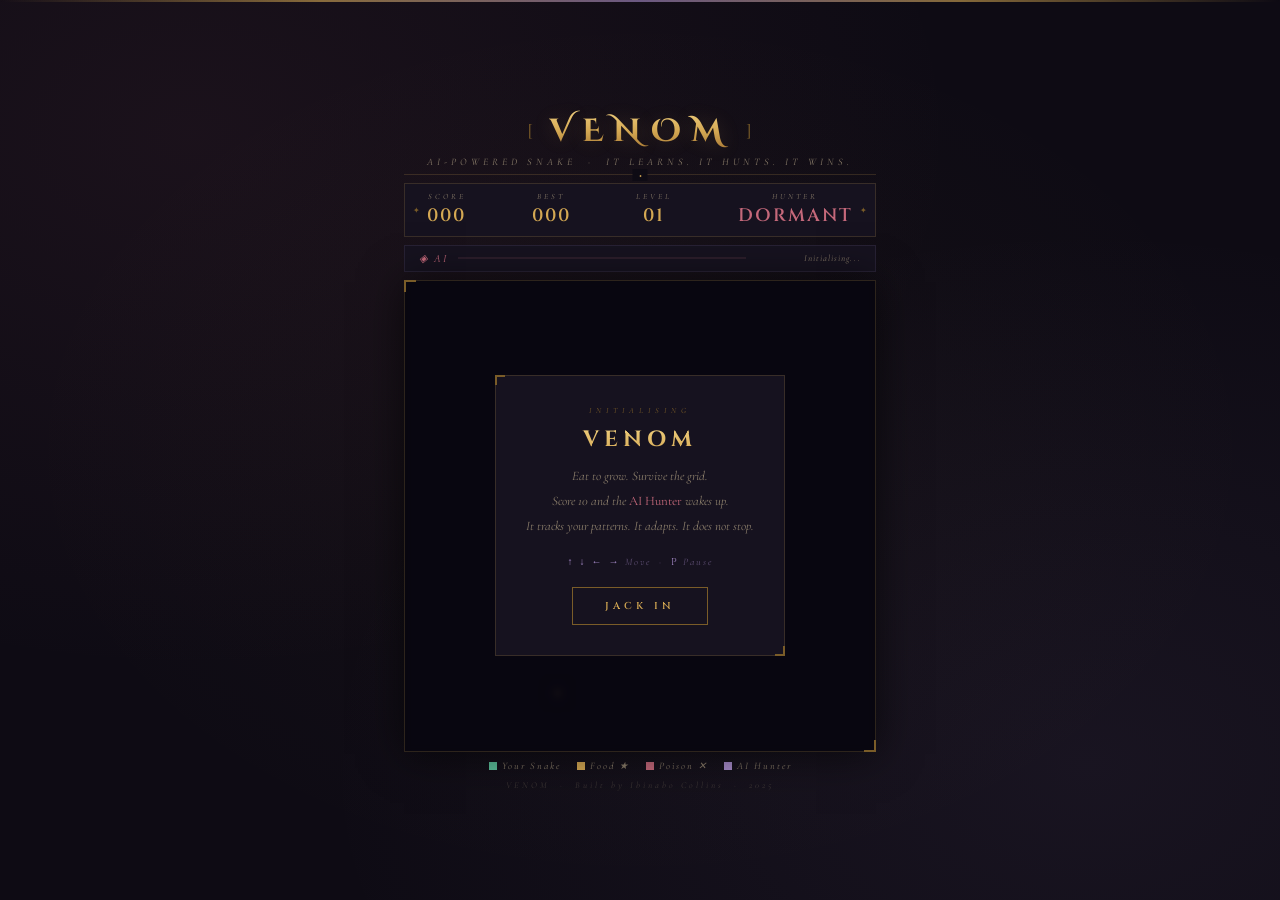
==== commit 304536d8: "first run test" ====
--- a/Scene-zero/index.html
+++ b/Scene-zero/index.html
@@ -6,13 +6,10 @@
   <title>VENOM — AI Snake</title>
   <link rel="preconnect" href="https://fonts.googleapis.com"/>
   <link rel="preconnect" href="https://fonts.gstatic.com" crossorigin/>
-  <link href="https://fonts.googleapis.com/css2?family=Orbitron:wght@400;700;900&family=Share+Tech+Mono&display=swap" rel="stylesheet"/>
+  <link href="https://fonts.googleapis.com/css2?family=Cinzel:wght@400;600;700&family=Cinzel+Decorative:wght@700&family=Cormorant+Garamond:ital,wght@0,400;0,600;1,400&display=swap" rel="stylesheet"/>
   <link rel="stylesheet" href="style.css"/>
 </head>
 <body>
-
-  <!-- Scanline overlay -->
-  <div class="scanlines"></div>
 
   <div class="wrapper">
 
@@ -106,13 +103,13 @@
     <!-- LEGEND -->
     <div class="legend">
       <div class="legend-item">
-        <span class="legend-dot player"></span> You
+        <span class="legend-dot player"></span> Your Snake
       </div>
       <div class="legend-item">
-        <span class="legend-dot food"></span> Food
+        <span class="legend-dot food"></span> Food ★
       </div>
       <div class="legend-item">
-        <span class="legend-dot poison"></span> Poison
+        <span class="legend-dot poison"></span> Poison ✕
       </div>
       <div class="legend-item">
         <span class="legend-dot hunter"></span> AI Hunter
--- a/Scene-zero/style.css
+++ b/Scene-zero/style.css
@@ -1,21 +1,22 @@
 /* ════════════════════════════════════════════════
    VENOM — style.css
-   Playful AI Snake · One Screen Layout
+   Elegant · Fancy · Refined
    Author: Ibinabo Collins
    ════════════════════════════════════════════════ */
 
 :root {
-  --bg:       #1a0533;
-  --panel:    rgba(255,255,255,0.05);
-  --pink:     #ff6eb4;
-  --purple:   #c084fc;
-  --mint:     #4fffb0;
-  --yellow:   #ffe156;
-  --red:      #ff4f7b;
-  --blue:     #60c8ff;
-  --text:     #f0e6ff;
-  --text-dim: #9b7ec8;
-  --border:   rgba(192,132,252,0.25);
+  --bg:        #0e0b14;
+  --surface:   #16121f;
+  --surface2:  #1e1830;
+  --gold:      #d4a853;
+  --gold-dim:  #7a5c28;
+  --rose:      #c4687a;
+  --lavender:  #a78bca;
+  --cream:     #f0e8d8;
+  --cream-dim: #8a7d6a;
+  --mint:      #5bbf9a;
+  --border:    rgba(212,168,83,0.18);
+  --border-soft: rgba(167,139,202,0.12);
 }
 
 *, *::before, *::after { box-sizing: border-box; margin: 0; padding: 0; }
@@ -23,11 +24,11 @@
 body {
   background: var(--bg);
   background-image:
-    radial-gradient(ellipse at 30% 20%, rgba(255,110,180,0.12) 0%, transparent 55%),
-    radial-gradient(ellipse at 75% 80%, rgba(96,200,255,0.10) 0%, transparent 55%),
-    radial-gradient(ellipse at 60% 50%, rgba(79,255,176,0.05) 0%, transparent 60%);
-  color: var(--text);
-  font-family: 'Share Tech Mono', monospace;
+    radial-gradient(ellipse at 15% 15%, rgba(196,104,122,0.07) 0%, transparent 50%),
+    radial-gradient(ellipse at 85% 85%, rgba(167,139,202,0.07) 0%, transparent 50%),
+    radial-gradient(ellipse at 50% 50%, rgba(212,168,83,0.03) 0%, transparent 70%);
+  color: var(--cream);
+  font-family: 'Cormorant Garamond', 'Georgia', serif;
   height: 100vh;
   display: flex;
   flex-direction: column;
@@ -36,208 +37,337 @@
   overflow: hidden;
 }
 
+/* ── DECORATIVE TOP LINE ───────────────────────── */
 body::before {
-  content: '✦ ✧ ✦ ✧ ✦ ✧ ✦ ✧ ✦ ✧';
+  content: '';
   position: fixed;
-  top: 8px;
+  top: 0; left: 0; right: 0;
+  height: 2px;
+  background: linear-gradient(90deg, transparent, var(--gold), var(--lavender), var(--gold), transparent);
+  opacity: 0.6;
+}
+
+/* ── WRAPPER ───────────────────────────────────── */
+.wrapper {
+  width: 100%;
+  max-width: 500px;
+  padding: 0 14px;
+  display: flex;
+  flex-direction: column;
+  align-items: center;
+  gap: 8px;
+}
+
+/* ── HEADER ────────────────────────────────────── */
+header {
   width: 100%;
   text-align: center;
+  padding-bottom: 6px;
+  border-bottom: 1px solid var(--border);
+  position: relative;
+}
+
+header::after {
+  content: '◆';
+  position: absolute;
+  bottom: -7px;
+  left: 50%;
+  transform: translateX(-50%);
   font-size: 10px;
-  letter-spacing: 8px;
-  color: rgba(192,132,252,0.2);
-  pointer-events: none;
-}
-
-.wrapper {
-  width: 100%;
-  max-width: 500px;
-  padding: 0 12px;
-  display: flex;
-  flex-direction: column;
-  align-items: center;
-  gap: 7px;
-}
-
-header {
-  width: 100%;
-  text-align: center;
+  color: var(--gold);
+  background: var(--bg);
+  padding: 0 6px;
 }
 
 .title-row {
   display: flex;
   align-items: center;
   justify-content: center;
-  gap: 10px;
+  gap: 14px;
 }
 
 .title-bracket {
-  font-family: 'Orbitron', sans-serif;
-  font-size: 20px;
-  color: var(--pink);
-  text-shadow: 0 0 10px var(--pink);
-  animation: blink 2s ease-in-out infinite alternate;
-}
-
-@keyframes blink { from { opacity: 0.3; } to { opacity: 1; } }
+  font-family: 'Cinzel', 'Georgia', serif;
+  font-size: 18px;
+  color: var(--gold-dim);
+  letter-spacing: 2px;
+}
 
 .game-title {
-  font-family: 'Orbitron', sans-serif;
-  font-size: clamp(24px, 6vw, 34px);
-  font-weight: 900;
-  letter-spacing: 8px;
-  background: linear-gradient(90deg, var(--pink), var(--purple), var(--mint), var(--pink));
-  background-size: 300%;
+  font-family: 'Cinzel Decorative', 'Cinzel', 'Georgia', serif;
+  font-size: clamp(22px, 5vw, 32px);
+  font-weight: 700;
+  letter-spacing: 10px;
+  color: var(--gold);
+  text-shadow: 0 1px 20px rgba(212,168,83,0.2);
+  background: linear-gradient(180deg, #f0d080 0%, #d4a853 50%, #a07030 100%);
   -webkit-background-clip: text;
   -webkit-text-fill-color: transparent;
   background-clip: text;
-  animation: shimmer 4s linear infinite;
-  filter: drop-shadow(0 0 8px rgba(255,110,180,0.4));
-}
-
-@keyframes shimmer { from { background-position: 0%; } to { background-position: 300%; } }
+}
 
 .game-subtitle {
+  font-family: 'Cormorant Garamond', serif;
+  font-size: 10px;
+  letter-spacing: 4px;
+  color: var(--cream-dim);
+  margin-top: 3px;
+  font-style: italic;
+  text-transform: uppercase;
+}
+
+/* ── STATS BAR ─────────────────────────────────── */
+.stats-bar {
+  width: 100%;
+  display: flex;
+  justify-content: space-between;
+  align-items: center;
+  background: var(--surface);
+  border: 1px solid var(--border);
+  padding: 8px 22px;
+  position: relative;
+}
+
+.stats-bar::before,
+.stats-bar::after {
+  content: '✦';
+  position: absolute;
+  font-size: 8px;
+  color: var(--gold-dim);
+  top: 50%; transform: translateY(-50%);
+}
+.stats-bar::before { left: 8px; }
+.stats-bar::after  { right: 8px; }
+
+.stat { display: flex; flex-direction: column; align-items: center; gap: 2px; }
+
+.stat-label {
+  font-family: 'Cormorant Garamond', serif;
+  font-size: 8px;
+  letter-spacing: 3px;
+  color: var(--cream-dim);
+  text-transform: uppercase;
+  font-style: italic;
+}
+
+.stat-value {
+  font-family: 'Cinzel', serif;
+  font-size: 18px;
+  font-weight: 600;
+  color: var(--gold);
+  letter-spacing: 2px;
+  transition: all 0.2s;
+}
+
+.stat-value.danger  { color: var(--rose); }
+.stat-value.active  {
+  color: var(--lavender);
+  animation: gentle-pulse 1.2s ease-in-out infinite alternate;
+}
+
+@keyframes gentle-pulse {
+  from { opacity: 0.7; }
+  to   { opacity: 1; }
+}
+
+/* ── AI BAR ────────────────────────────────────── */
+.ai-bar {
+  width: 100%;
+  display: flex;
+  align-items: center;
+  gap: 10px;
+  background: var(--surface);
+  border: 1px solid var(--border-soft);
+  padding: 6px 14px;
+  font-family: 'Cormorant Garamond', serif;
+}
+
+.ai-label {
+  color: var(--rose);
+  white-space: nowrap;
+  font-size: 11px;
+  letter-spacing: 2px;
+  font-style: italic;
+}
+
+.ai-threat-track {
+  flex: 1;
+  height: 2px;
+  background: rgba(196,104,122,0.12);
+  position: relative;
+}
+
+.ai-threat-fill {
+  height: 100%;
+  width: 0%;
+  background: linear-gradient(90deg, var(--lavender), var(--rose), var(--gold));
+  transition: width 0.6s ease;
+}
+
+.ai-threat-text {
+  color: var(--cream-dim);
   font-size: 9px;
-  letter-spacing: 2px;
-  color: var(--text-dim);
-  margin-top: 1px;
-}
-
-.stats-bar {
-  width: 100%;
-  display: flex;
-  justify-content: space-between;
-  align-items: center;
-  background: var(--panel);
+  white-space: nowrap;
+  min-width: 105px;
+  text-align: right;
+  letter-spacing: 1px;
+  font-style: italic;
+}
+
+/* ── CANVAS WRAPPER ────────────────────────────── */
+.canvas-wrapper {
+  position: relative;
+  width: 100%;
   border: 1px solid var(--border);
-  border-radius: 12px;
-  padding: 7px 18px;
-  backdrop-filter: blur(8px);
-}
-
-.stat { display: flex; flex-direction: column; align-items: center; gap: 1px; }
-.stat-label { font-size: 8px; letter-spacing: 2px; color: var(--text-dim); }
-.stat-value {
-  font-family: 'Orbitron', sans-serif;
-  font-size: 17px; font-weight: 700;
-  color: var(--mint);
-  text-shadow: 0 0 10px rgba(79,255,176,0.6);
-  letter-spacing: 1px; transition: all 0.2s;
-}
-.stat-value.danger { color: var(--red); text-shadow: 0 0 10px rgba(255,79,123,0.6); }
-.stat-value.active {
-  color: var(--yellow);
-  animation: threat-pulse 0.7s ease-in-out infinite alternate;
-}
-@keyframes threat-pulse {
-  from { text-shadow: 0 0 8px rgba(255,225,86,0.4); }
-  to   { text-shadow: 0 0 22px rgba(255,225,86,1), 0 0 40px rgba(255,79,123,0.4); }
-}
-
-.ai-bar {
-  width: 100%;
-  display: flex;
-  align-items: center;
-  gap: 10px;
-  background: rgba(255,79,123,0.06);
-  border: 1px solid rgba(255,110,180,0.15);
-  border-radius: 8px;
-  padding: 5px 12px;
-  font-size: 10px;
-}
-.ai-label { color: var(--pink); white-space: nowrap; font-size: 11px; text-shadow: 0 0 6px rgba(255,110,180,0.5); }
-.ai-threat-track { flex: 1; height: 5px; background: rgba(255,110,180,0.1); border-radius: 99px; overflow: hidden; }
-.ai-threat-fill {
-  height: 100%; width: 0%;
-  background: linear-gradient(90deg, var(--purple), var(--pink), var(--yellow));
-  border-radius: 99px; box-shadow: 0 0 6px var(--pink);
-  transition: width 0.5s ease;
-}
-.ai-threat-text { color: var(--text-dim); font-size: 9px; white-space: nowrap; min-width: 100px; text-align: right; }
-
-.canvas-wrapper {
-  position: relative;
-  width: 100%;
-  border-radius: 16px;
-  overflow: hidden;
-  border: 2px solid var(--border);
-  box-shadow: 0 0 30px rgba(255,110,180,0.1), 0 0 60px rgba(96,200,255,0.06), inset 0 0 30px rgba(0,0,0,0.5);
-}
-
-#game-canvas { display: block; width: 100%; height: auto; border-radius: 14px; }
-
+  background: #090710;
+  box-shadow:
+    0 2px 40px rgba(0,0,0,0.6),
+    inset 0 0 40px rgba(0,0,0,0.4);
+}
+
+/* Corner ornaments */
+.canvas-wrapper::before,
+.canvas-wrapper::after {
+  content: '';
+  position: absolute;
+  width: 12px; height: 12px;
+  border-color: var(--gold-dim);
+  border-style: solid;
+  z-index: 2;
+  pointer-events: none;
+}
+.canvas-wrapper::before { top: -1px; left: -1px; border-width: 2px 0 0 2px; }
+.canvas-wrapper::after  { bottom: -1px; right: -1px; border-width: 0 2px 2px 0; }
+
+#game-canvas { display: block; width: 100%; height: auto; }
+
+/* ── OVERLAY ───────────────────────────────────── */
 .overlay {
   position: absolute; inset: 0;
   display: flex; align-items: center; justify-content: center;
-  background: rgba(20,5,40,0.93);
-  backdrop-filter: blur(4px);
-  border-radius: 14px;
+  background: rgba(9,7,16,0.94);
+  backdrop-filter: blur(3px);
 }
 
 .overlay-box {
   text-align: center;
-  padding: 24px 24px;
+  padding: 30px 28px;
   border: 1px solid var(--border);
-  border-top: 3px solid var(--pink);
-  border-radius: 16px;
-  background: rgba(40,10,70,0.95);
+  background: var(--surface);
   max-width: 290px; width: 88%;
-  box-shadow: 0 0 40px rgba(255,110,180,0.12);
-  animation: popIn 0.35s cubic-bezier(0.34,1.56,0.64,1);
-}
-@keyframes popIn { from { opacity:0; transform:scale(0.85); } to { opacity:1; transform:scale(1); } }
-
-.overlay-tag { font-size: 8px; letter-spacing: 4px; color: var(--purple); margin-bottom: 6px; }
+  position: relative;
+  animation: fadeUp 0.4s ease;
+}
+
+/* Corner ornaments on modal */
+.overlay-box::before, .overlay-box::after {
+  content: '';
+  position: absolute;
+  width: 10px; height: 10px;
+  border-color: var(--gold-dim);
+  border-style: solid;
+}
+.overlay-box::before { top: -1px; left: -1px; border-width: 2px 0 0 2px; }
+.overlay-box::after  { bottom: -1px; right: -1px; border-width: 0 2px 2px 0; }
+
+@keyframes fadeUp {
+  from { opacity: 0; transform: translateY(12px); }
+  to   { opacity: 1; transform: translateY(0); }
+}
+
+.overlay-tag {
+  font-family: 'Cormorant Garamond', serif;
+  font-size: 8px; letter-spacing: 5px;
+  color: var(--gold-dim); margin-bottom: 10px;
+  text-transform: uppercase; font-style: italic;
+}
+
 .overlay-box h2 {
-  font-family: 'Orbitron', sans-serif;
-  font-size: 24px; font-weight: 900; letter-spacing: 4px; margin-bottom: 8px;
-  background: linear-gradient(90deg, var(--pink), var(--purple));
-  -webkit-background-clip: text; -webkit-text-fill-color: transparent; background-clip: text;
-}
-.overlay-box p { font-size: 11px; color: var(--text-dim); line-height: 1.8; margin-bottom: 14px; }
-.highlight-red { color: var(--red); }
-.controls-hint { font-size: 10px; color: rgba(192,132,252,0.45); margin-bottom: 16px; }
-.controls-hint span { color: var(--blue); font-family: 'Orbitron', sans-serif; font-size: 11px; }
-.final-score-row { display: flex; justify-content: center; gap: 28px; margin-bottom: 16px; }
+  font-family: 'Cinzel', serif;
+  font-size: 22px; font-weight: 700;
+  letter-spacing: 5px; margin-bottom: 10px;
+  color: var(--gold);
+  background: linear-gradient(180deg, #f0d080, #d4a853);
+  -webkit-background-clip: text;
+  -webkit-text-fill-color: transparent;
+  background-clip: text;
+}
+
+.overlay-box p {
+  font-family: 'Cormorant Garamond', serif;
+  font-size: 13px; color: var(--cream-dim);
+  line-height: 1.9; margin-bottom: 16px;
+  font-style: italic;
+}
+
+.highlight-red { color: var(--rose); font-style: normal; }
+
+.controls-hint {
+  font-family: 'Cormorant Garamond', serif;
+  font-size: 10px; color: rgba(167,139,202,0.5);
+  margin-bottom: 18px; letter-spacing: 2px; font-style: italic;
+}
+.controls-hint span { color: var(--lavender); font-style: normal; font-family: 'Cinzel', serif; font-size: 10px; }
+
+.final-score-row { display: flex; justify-content: center; gap: 32px; margin-bottom: 18px; }
 .final-stat { text-align: center; }
 
+/* ── BUTTON ────────────────────────────────────── */
 .btn-primary {
-  font-family: 'Orbitron', sans-serif;
-  font-size: 11px; font-weight: 700; letter-spacing: 3px;
-  padding: 11px 30px;
-  background: linear-gradient(135deg, var(--pink), var(--purple));
-  border: none; border-radius: 50px;
-  color: #fff; cursor: pointer;
-  box-shadow: 0 4px 20px rgba(255,110,180,0.35);
-  transition: all 0.2s;
-}
-.btn-primary:hover { transform: scale(1.06) translateY(-1px); box-shadow: 0 8px 30px rgba(255,110,180,0.5); }
-.btn-primary:active { transform: scale(0.97); }
-
+  font-family: 'Cinzel', serif;
+  font-size: 10px; font-weight: 600;
+  letter-spacing: 4px; text-transform: uppercase;
+  padding: 11px 32px;
+  background: transparent;
+  border: 1px solid var(--gold-dim);
+  color: var(--gold);
+  cursor: pointer;
+  transition: all 0.25s;
+  position: relative;
+  overflow: hidden;
+}
+
+.btn-primary::before {
+  content: '';
+  position: absolute; inset: 0;
+  background: linear-gradient(135deg, rgba(212,168,83,0.08), rgba(167,139,202,0.08));
+  opacity: 0; transition: opacity 0.25s;
+}
+
+.btn-primary:hover {
+  border-color: var(--gold);
+  color: #f0d080;
+  letter-spacing: 6px;
+}
+
+.btn-primary:hover::before { opacity: 1; }
+
+/* ── LEGEND ────────────────────────────────────── */
 .legend {
-  display: flex; gap: 14px; font-size: 10px;
-  letter-spacing: 1px; color: var(--text-dim);
+  display: flex; gap: 16px;
+  font-family: 'Cormorant Garamond', serif;
+  font-size: 10px; letter-spacing: 2px;
+  color: var(--cream-dim); font-style: italic;
   flex-wrap: wrap; justify-content: center;
 }
 .legend-item { display: flex; align-items: center; gap: 5px; }
-.legend-dot { width: 9px; height: 9px; border-radius: 3px; display: inline-block; }
-.legend-dot.player  { background: var(--mint);   box-shadow: 0 0 5px var(--mint); }
-.legend-dot.food    { background: var(--yellow);  box-shadow: 0 0 5px var(--yellow); }
-.legend-dot.poison  { background: var(--red);     box-shadow: 0 0 5px var(--red); }
-.legend-dot.hunter  { background: var(--purple);  box-shadow: 0 0 5px var(--purple); }
-
-footer { font-size: 9px; letter-spacing: 2px; color: rgba(155,126,200,0.35); text-align: center; }
-
-@keyframes scorePop { 0%{transform:scale(1);} 50%{transform:scale(1.4);} 100%{transform:scale(1);} }
+.legend-dot { width: 8px; height: 8px; display: inline-block; }
+.legend-dot.player  { background: var(--mint);     border: 1px solid rgba(91,191,154,0.4); }
+.legend-dot.food    { background: var(--gold);     border: 1px solid rgba(212,168,83,0.4); }
+.legend-dot.poison  { background: var(--rose);     border: 1px solid rgba(196,104,122,0.4); }
+.legend-dot.hunter  { background: var(--lavender); border: 1px solid rgba(167,139,202,0.4); }
+
+/* ── FOOTER ────────────────────────────────────── */
+footer {
+  font-family: 'Cormorant Garamond', serif;
+  font-size: 9px; letter-spacing: 3px;
+  color: rgba(138,125,106,0.35);
+  text-align: center; font-style: italic;
+}
+
+/* ── SCORE POP ─────────────────────────────────── */
+@keyframes scorePop { 0%{transform:scale(1);} 50%{transform:scale(1.25);} 100%{transform:scale(1);} }
 .score-pop { animation: scorePop 0.25s ease; }
 
-@media (max-height: 700px) {
-  .wrapper { gap: 4px; }
-  .game-title { font-size: 22px; }
-  .overlay-box { padding: 16px 20px; }
-}
-
-@media (max-width: 480px) {
-  .stat-value { font-size: 14px; }
-  .legend { gap: 10px; }
-}+@media (max-height: 700px) { .wrapper { gap: 4px; } }
+@media (max-width: 480px)  { .stat-value { font-size: 15px; } .legend { gap: 10px; } }
